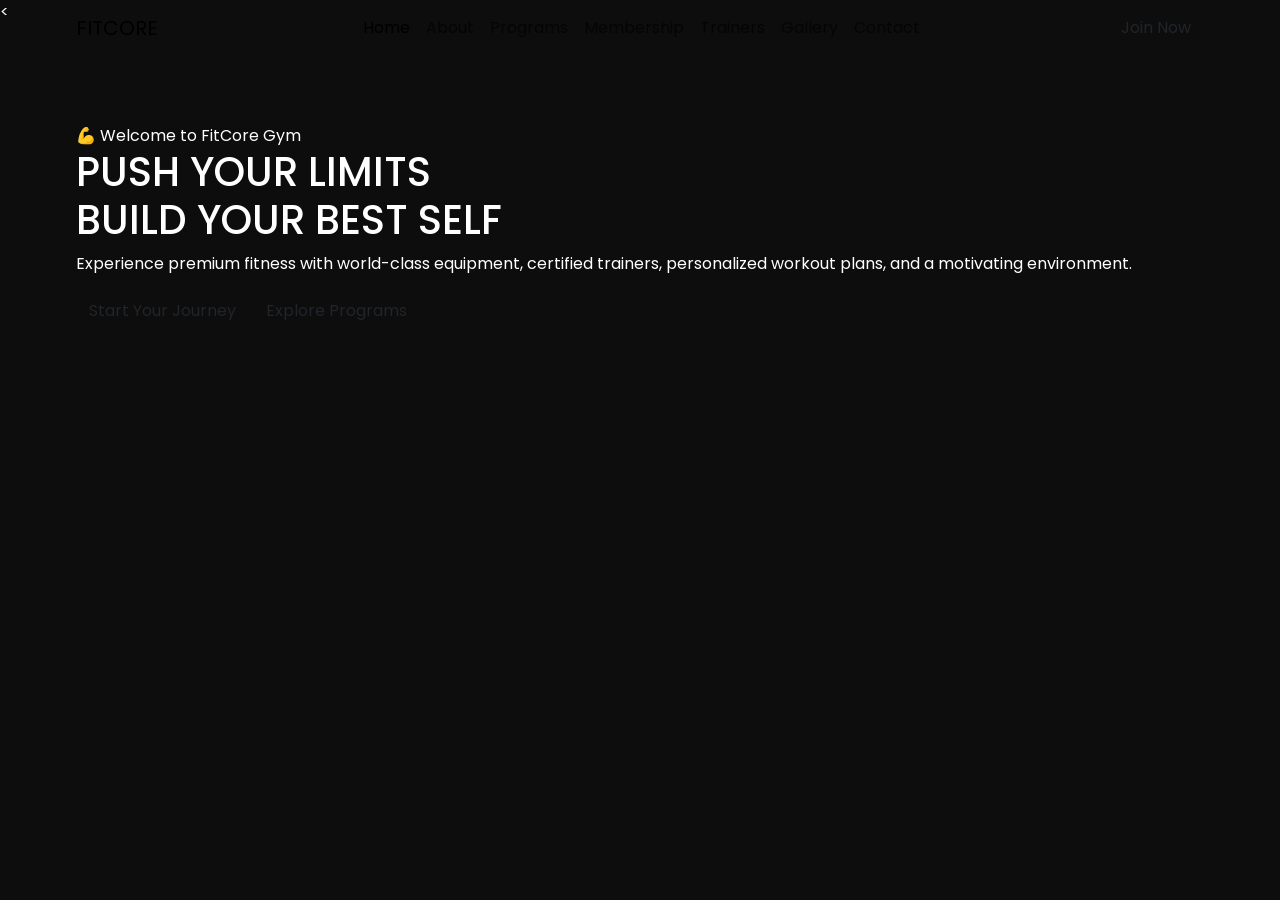
==== index.html @ edc62245 "Initial project structure" ====
<!DOCTYPE html>
<html lang="en">

<head>

    <!-- Character Encoding -->
    <meta charset="UTF-8">

    <!-- Responsive -->
    <meta name="viewport" content="width=device-width, initial-scale=1.0">

    <!-- Website Title -->
    <title>FitCore Gym</title>

    <!-- Website Icon -->
    <link rel="icon" href="images/logo/favicon.png">

    <!-- Google Fonts -->
    <link href="https://fonts.googleapis.com/css2?family=Poppins:wght@300;400;500;600;700;800&display=swap" rel="stylesheet">

    <!-- Bootstrap 5 -->
    <link href="https://cdn.jsdelivr.net/npm/bootstrap@5.3.7/dist/css/bootstrap.min.css" rel="stylesheet">

    <!-- Font Awesome -->
    <link rel="stylesheet" href="https://cdnjs.cloudflare.com/ajax/libs/font-awesome/6.7.2/css/all.min.css">

    <!-- Custom CSS -->
    <link rel="stylesheet" href="css/style.css">
    <link rel="stylesheet" href="css/components/navbar.css">
    <link rel="stylesheet" href="css/components/hero.css">
    <link rel="stylesheet" href="css/components/about.css">
    <link rel="stylesheet" href="css/components/programs.css">
    <link rel="stylesheet" href="css/components/membership.css">
    <link rel="stylesheet" href="css/components/trainers.css">
    <link rel="stylesheet" href="css/components/gallery.css">
    <link rel="stylesheet" href="css/components/contact.css">
    <link rel="stylesheet" href="css/components/footer.css">
    <link rel="stylesheet" href="css/responsive.css">

</head>

<body>

    <!-- ===========================
     HEADER / NAVBAR
=========================== -->
<header>
    <nav class="navbar navbar-expand-lg fixed-top custom-navbar">
        <div class="container">

            <!-- Logo -->
            <a class="navbar-brand logo" href="#">
                FIT<span>CORE</span>
            </a>

            <!-- Mobile Toggle -->
            <button class="navbar-toggler border-0 shadow-none" type="button"
                data-bs-toggle="collapse"
                data-bs-target="#navbarMenu">

                <i class="fa-solid fa-bars"></i>

            </button>

            <!-- Navigation -->
            <div class="collapse navbar-collapse" id="navbarMenu">

                <ul class="navbar-nav mx-auto">

                    <li class="nav-item">
                        <a class="nav-link active" href="#">Home</a>
                    </li>

                    <li class="nav-item">
                        <a class="nav-link" href="#about">About</a>
                    </li>

                    <li class="nav-item">
                        <a class="nav-link" href="#programs">Programs</a>
                    </li>

                    <li class="nav-item">
                        <a class="nav-link" href="#membership">Membership</a>
                    </li>

                    <li class="nav-item">
                        <a class="nav-link" href="#trainers">Trainers</a>
                    </li>

                    <li class="nav-item">
                        <a class="nav-link" href="#gallery">Gallery</a>
                    </li>

                    <li class="nav-item">
                        <a class="nav-link" href="#contact">Contact</a>
                    </li>

                </ul>

                <a href="#contact" class="btn join-btn">
                    Join Now
                </a>

            </div>

        </div>
    </nav>
</header>

<<!-- ===========================
     HERO SECTION
=========================== -->
<section class="hero">

    <div class="hero-overlay"></div>

    <div class="container">

        <div class="hero-content">

            <span class="hero-tag">
                💪 Welcome to FitCore Gym
            </span>

            <h1>

                PUSH YOUR LIMITS
                <br>
                BUILD YOUR BEST SELF

            </h1>

            <p>

                Experience premium fitness with world-class equipment,
                certified trainers, personalized workout plans,
                and a motivating environment.

            </p>

            <div class="hero-buttons">

                <a href="#membership" class="btn btn-primary-custom">
                    Start Your Journey
                </a>

                <a href="#programs" class="btn btn-outline-custom">
                    Explore Programs
                </a>

            </div>

        </div>

    </div>

</section>



    <!-- Hero Section Starts Here -->



    <!-- Hero Section Ends Here -->



    <!-- Bootstrap JavaScript -->
    <script src="https://cdn.jsdelivr.net/npm/bootstrap@5.3.7/dist/js/bootstrap.bundle.min.js"></script>

    <!-- Custom JavaScript -->
    <script src="js/script.js"></script>
    <script src="js/navbar.js"></script>

</body>

</html>
---- css/style.css ----
/* ==========================================
   GOOGLE FONT
========================================== */

:root {

    --primary-color: #111111;
    --secondary-color: #1b1b1b;
    --accent-color: #dc2626;
    --accent-hover: #b91c1c;
    --white: #ffffff;
    --light-gray: #d1d5db;
    --dark-gray: #6b7280;
    --background: #0d0d0d;

    --transition: .3s ease;
}

/* ==========================================
   RESET
========================================== */

* {
    margin: 0;
    padding: 0;
    box-sizing: border-box;
}

html {

    scroll-behavior: smooth;

}

body {

    font-family: 'Poppins', sans-serif;
    background: var(--background);
    color: var(--white);
    overflow-x: hidden;

}

img {

    max-width: 100%;
    display: block;

}

a {

    text-decoration: none;

}

ul {

    list-style: none;

}

section {

    padding: 100px 0;

}

.container {

    width: 90%;
    max-width: 1320px;
    margin: auto;

}
---- css/responsive.css ----
/* ==========================================
   Responsive Design
========================================== */

/* Laptop */

@media (max-width:1200px) {

}

/* Tablet */

@media (max-width:992px) {

}

/* Mobile */

@media (max-width:768px) {

}

/* Small Mobile */

@media (max-width:576px) {

}
/* ===========================
   HERO RESPONSIVE
=========================== */

@media(max-width:992px){

.hero h1{

font-size:3rem;

}

}

@media(max-width:768px){

.hero{

text-align:center;

}

.hero-content{

margin:auto;

}

.hero-buttons{

justify-content:center;

}

.hero h1{

font-size:2.3rem;

}

.hero p{

font-size:16px;

}

}
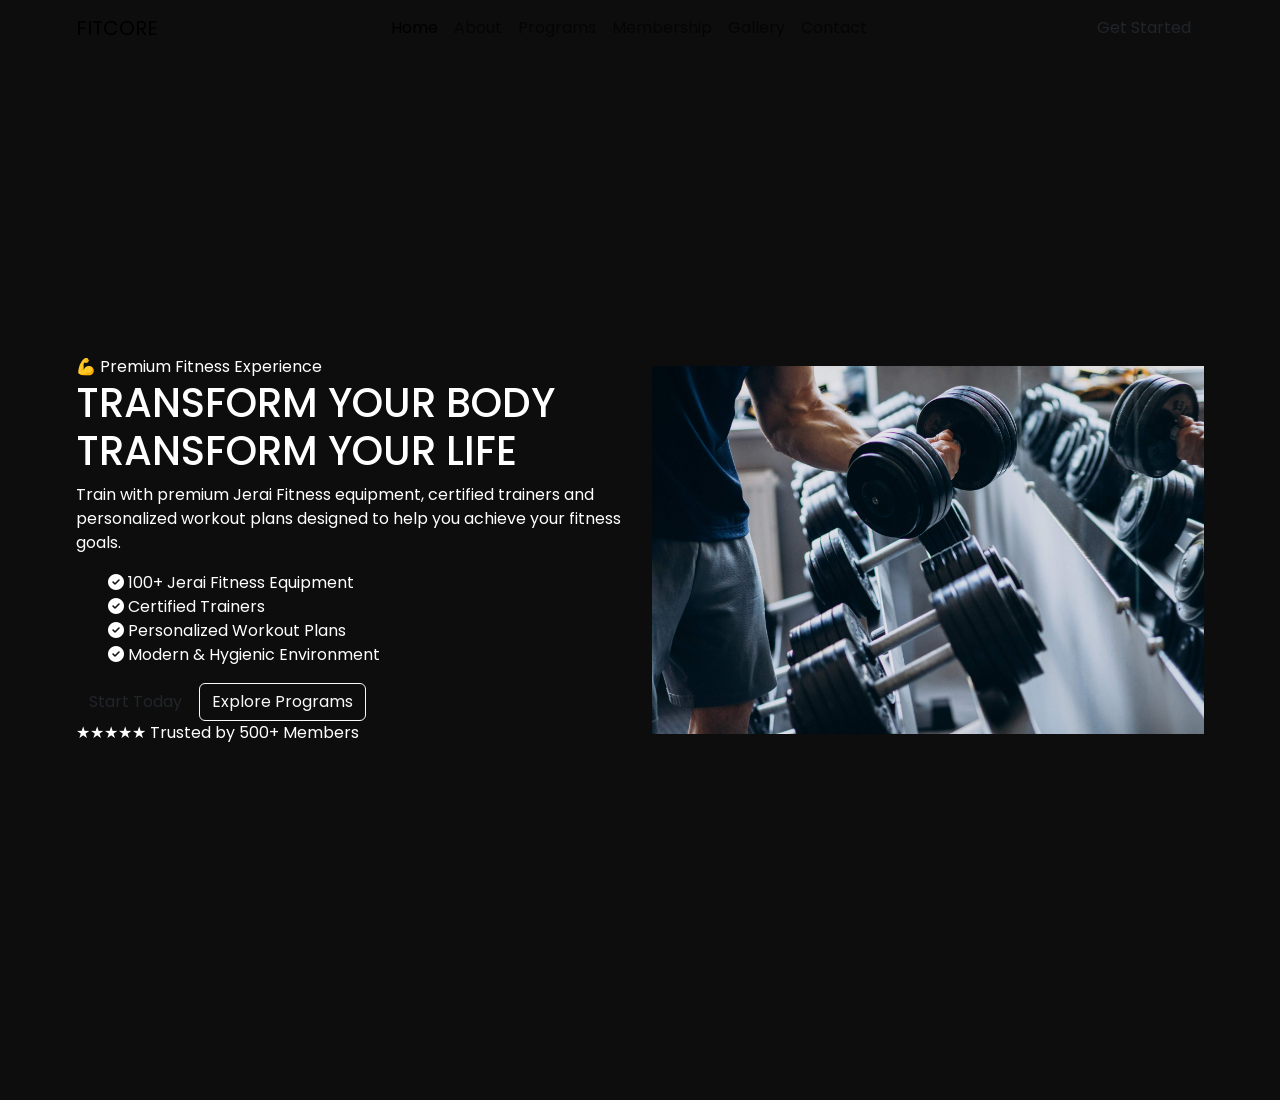
==== commit 03707f11: "Completed premium hero section" ====
--- a/index.html
+++ b/index.html
@@ -41,34 +41,39 @@
 
 <body>
 
-    <!-- ===========================
-     HEADER / NAVBAR
-=========================== -->
+    <!-- ================= HEADER ================= -->
 <header>
-    <nav class="navbar navbar-expand-lg fixed-top custom-navbar">
+
+    <nav class="navbar navbar-expand-lg custom-navbar fixed-top">
+
         <div class="container">
 
             <!-- Logo -->
-            <a class="navbar-brand logo" href="#">
+            <a class="navbar-brand logo" href="#home">
+
                 FIT<span>CORE</span>
+
             </a>
 
             <!-- Mobile Toggle -->
-            <button class="navbar-toggler border-0 shadow-none" type="button"
-                data-bs-toggle="collapse"
-                data-bs-target="#navbarMenu">
+
+            <button class="navbar-toggler border-0 shadow-none"
+                    type="button"
+                    data-bs-toggle="collapse"
+                    data-bs-target="#navbarMenu">
 
                 <i class="fa-solid fa-bars"></i>
 
             </button>
 
             <!-- Navigation -->
+
             <div class="collapse navbar-collapse" id="navbarMenu">
 
                 <ul class="navbar-nav mx-auto">
 
                     <li class="nav-item">
-                        <a class="nav-link active" href="#">Home</a>
+                        <a class="nav-link active" href="#home">Home</a>
                     </li>
 
                     <li class="nav-item">
@@ -84,10 +89,6 @@
                     </li>
 
                     <li class="nav-item">
-                        <a class="nav-link" href="#trainers">Trainers</a>
-                    </li>
-
-                    <li class="nav-item">
                         <a class="nav-link" href="#gallery">Gallery</a>
                     </li>
 
@@ -97,82 +98,115 @@
 
                 </ul>
 
-                <a href="#contact" class="btn join-btn">
-                    Join Now
+                <a href="#contact" class="btn btn-get-started">
+
+                    Get Started
+
                 </a>
 
             </div>
 
         </div>
+
     </nav>
+
 </header>
 
-<<!-- ===========================
-     HERO SECTION
-=========================== -->
-<section class="hero">
-
-    <div class="hero-overlay"></div>
+<!-- =====================================
+     HERO SECTION START
+====================================== -->
+<section id="home" class="hero">
 
     <div class="container">
 
-        <div class="hero-content">
-
-            <span class="hero-tag">
-                💪 Welcome to FitCore Gym
-            </span>
-
-            <h1>
-
-                PUSH YOUR LIMITS
-                <br>
-                BUILD YOUR BEST SELF
-
-            </h1>
-
-            <p>
-
-                Experience premium fitness with world-class equipment,
-                certified trainers, personalized workout plans,
-                and a motivating environment.
-
-            </p>
-
-            <div class="hero-buttons">
-
-                <a href="#membership" class="btn btn-primary-custom">
-                    Start Your Journey
-                </a>
-
-                <a href="#programs" class="btn btn-outline-custom">
-                    Explore Programs
-                </a>
+        <div class="row align-items-center min-vh-100">
+
+            <!-- LEFT CONTENT -->
+            <div class="col-lg-6">
+
+                <div class="hero-content">
+
+                    <span class="hero-badge">
+                        💪 Premium Fitness Experience
+                    </span>
+
+                    <h1>
+                        TRANSFORM YOUR BODY
+                        <br>
+                        TRANSFORM YOUR LIFE
+                    </h1>
+
+                    <p>
+                        Train with premium Jerai Fitness equipment, certified
+                        trainers and personalized workout plans designed to
+                        help you achieve your fitness goals.
+                    </p>
+
+                    <ul class="hero-features">
+
+                        <li><i class="fa-solid fa-circle-check"></i> 100+ Jerai Fitness Equipment</li>
+                        <li><i class="fa-solid fa-circle-check"></i> Certified Trainers</li>
+                        <li><i class="fa-solid fa-circle-check"></i> Personalized Workout Plans</li>
+                        <li><i class="fa-solid fa-circle-check"></i> Modern & Hygienic Environment</li>
+
+                    </ul>
+
+                    <div class="hero-buttons">
+
+                        <a href="#membership" class="btn btn-main">
+                            Start Today
+                        </a>
+
+                        <a href="#programs" class="btn btn-outline-light">
+                            Explore Programs
+                        </a>
+
+                    </div>
+
+                    <div class="hero-rating">
+
+                        <span class="stars">★★★★★</span>
+
+                        <span class="rating-text">
+                            Trusted by 500+ Members
+                        </span>
+
+                    </div>
+
+                </div>
 
             </div>
 
+            <!-- RIGHT IMAGE -->
+
+            <div class="col-lg-6">
+
+                <div class="hero-image">
+
+                    <img
+                        src="images/hero/hero-main.jpg"
+                        alt="Premium Gym"
+                        class="img-fluid">
+
+                </div>
+
+            </div>
+
         </div>
 
     </div>
 
 </section>
-
-
-
-    <!-- Hero Section Starts Here -->
-
-
-
-    <!-- Hero Section Ends Here -->
-
-
-
-    <!-- Bootstrap JavaScript -->
-    <script src="https://cdn.jsdelivr.net/npm/bootstrap@5.3.7/dist/js/bootstrap.bundle.min.js"></script>
-
-    <!-- Custom JavaScript -->
-    <script src="js/script.js"></script>
-    <script src="js/navbar.js"></script>
-
+<!-- =====================================
+     HERO SECTION END
+====================================== -->
+
+<!-- Bootstrap JS -->
+<script src="https://cdn.jsdelivr.net/npm/bootstrap@5.3.7/dist/js/bootstrap.bundle.min.js"></script>
+
+<!-- Custom JS -->
+<script src="js/script.js"></script>
+<script src="js/navbar.js"></script>
 </body>
 
 </html>
--- a/css/responsive.css
+++ b/css/responsive.css
@@ -25,31 +25,22 @@
 @media (max-width:576px) {
 
 }
-/* ===========================
-   HERO RESPONSIVE
-=========================== */
+/*=========================================
+            HERO RESPONSIVE
+=========================================*/
 
-@media(max-width:992px){
-
-.hero h1{
-
-font-size:3rem;
-
-}
-
-}
-
-@media(max-width:768px){
+@media (max-width:992px){
 
 .hero{
 
 text-align:center;
+padding-top:140px;
 
 }
 
-.hero-content{
+.hero-content h1{
 
-margin:auto;
+font-size:3rem;
 
 }
 
@@ -59,15 +50,51 @@
 
 }
 
-.hero h1{
+.hero-image{
 
-font-size:2.3rem;
+margin-top:60px;
 
 }
 
-.hero p{
+.hero-image img{
+
+max-width:450px;
+
+}
+
+}
+
+@media (max-width:768px){
+
+.hero-content h1{
+
+font-size:2.2rem;
+
+}
+
+.hero-content p{
 
 font-size:16px;
+line-height:28px;
+
+}
+
+.hero-buttons{
+
+flex-direction:column;
+align-items:center;
+
+}
+
+.hero-buttons .btn{
+
+width:260px;
+
+}
+
+.hero-image img{
+
+max-width:100%;
 
 }
 
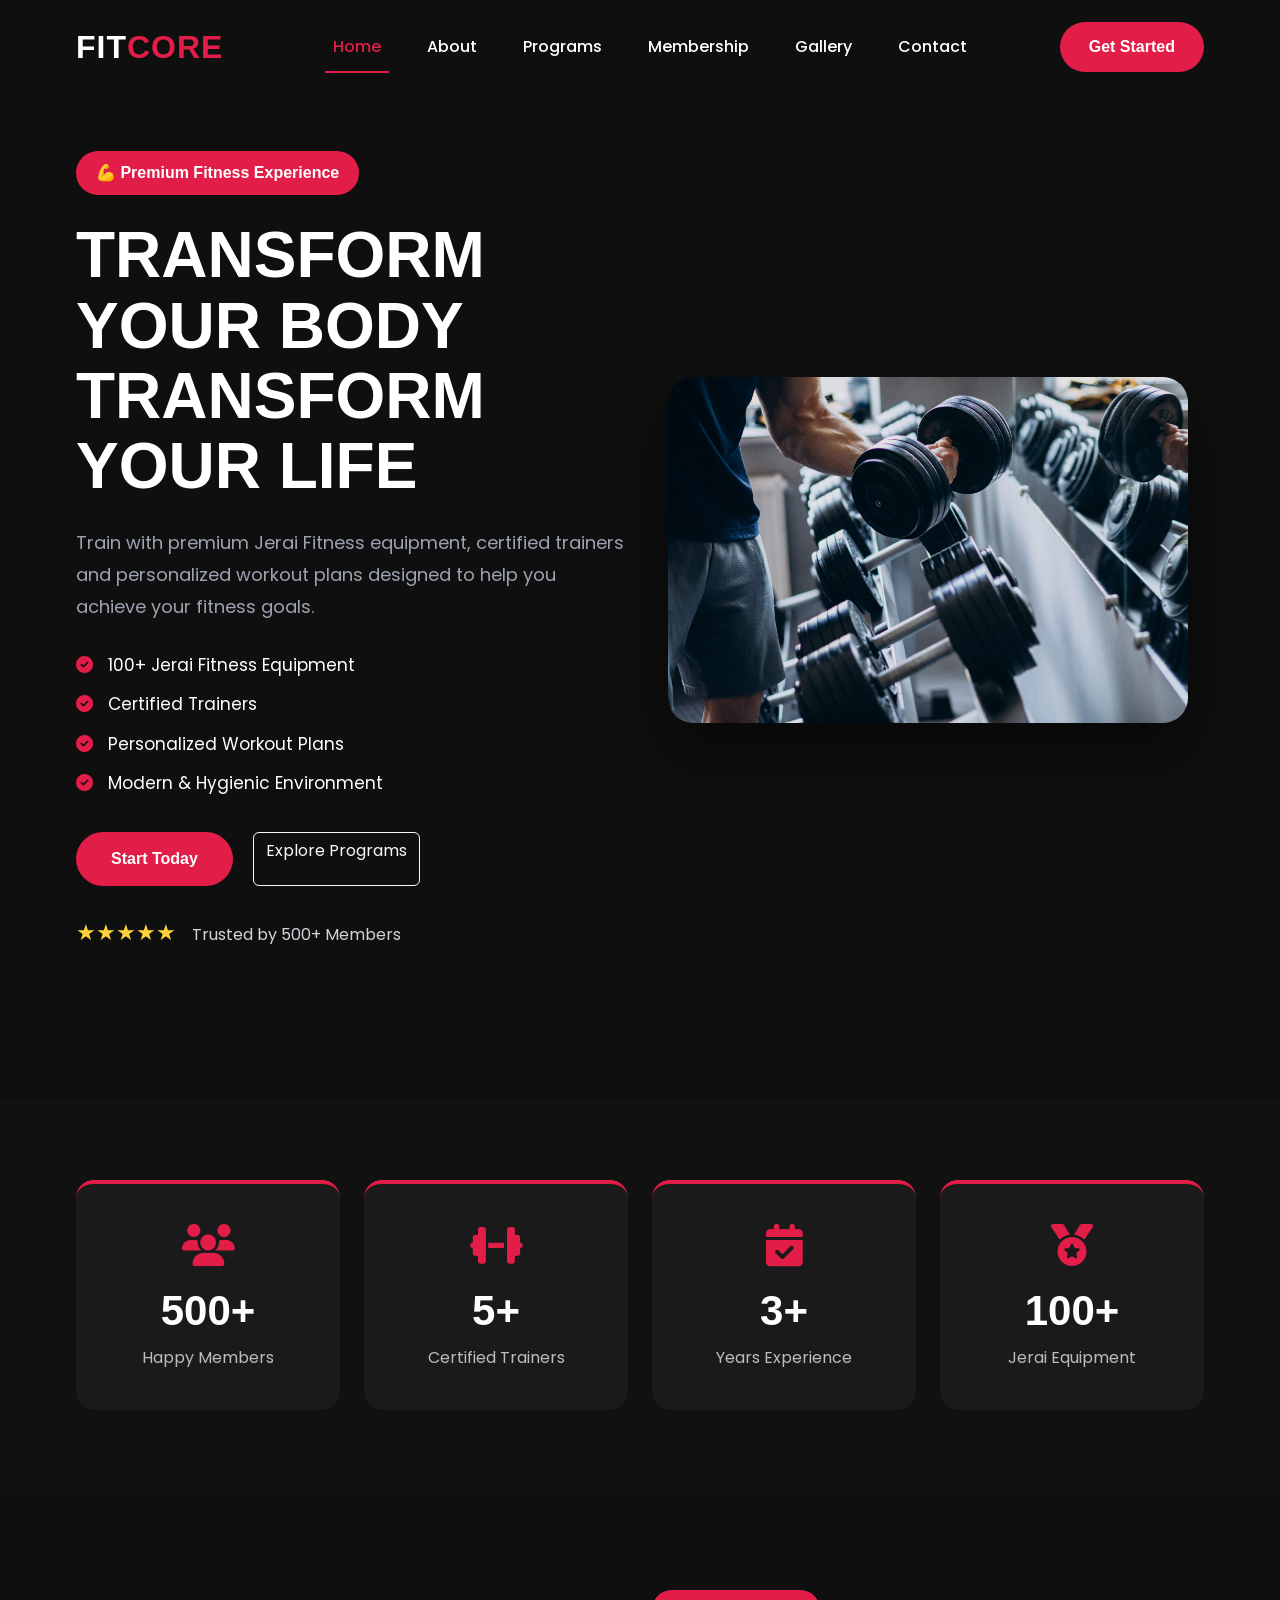
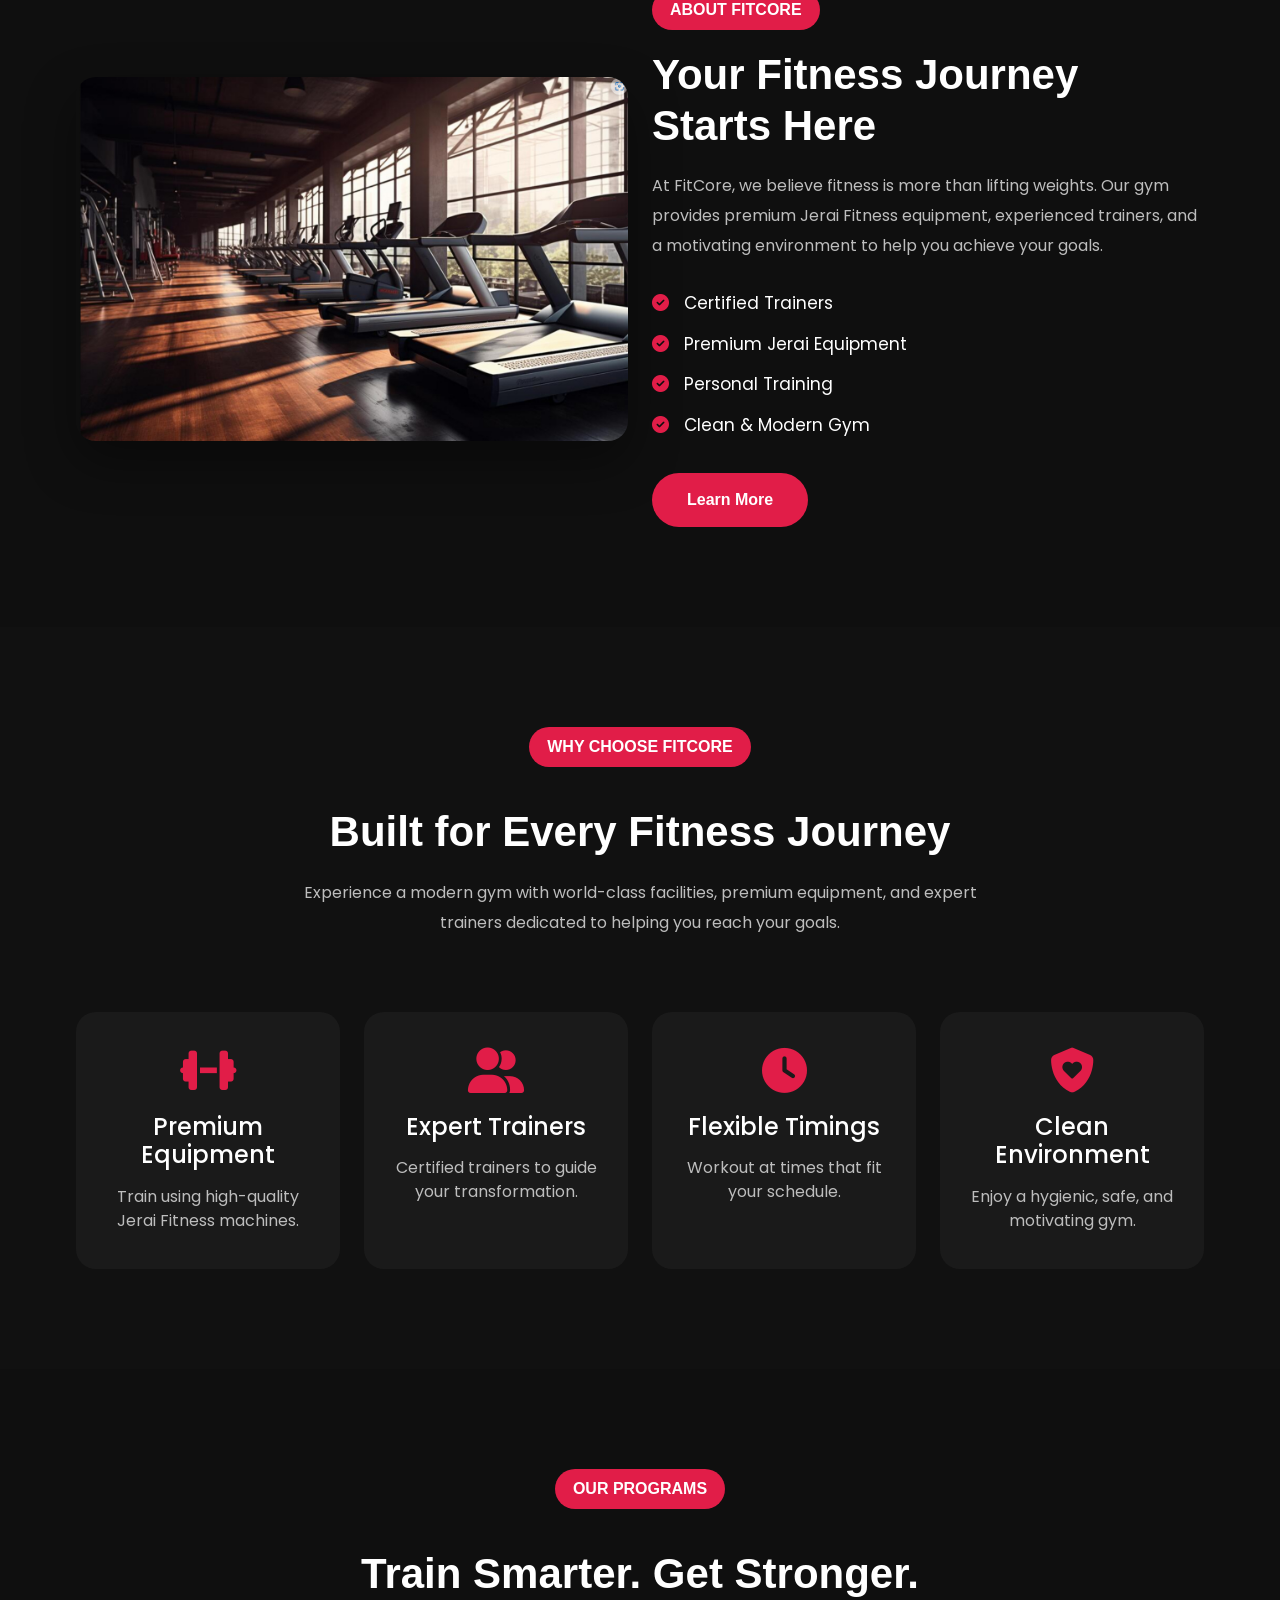
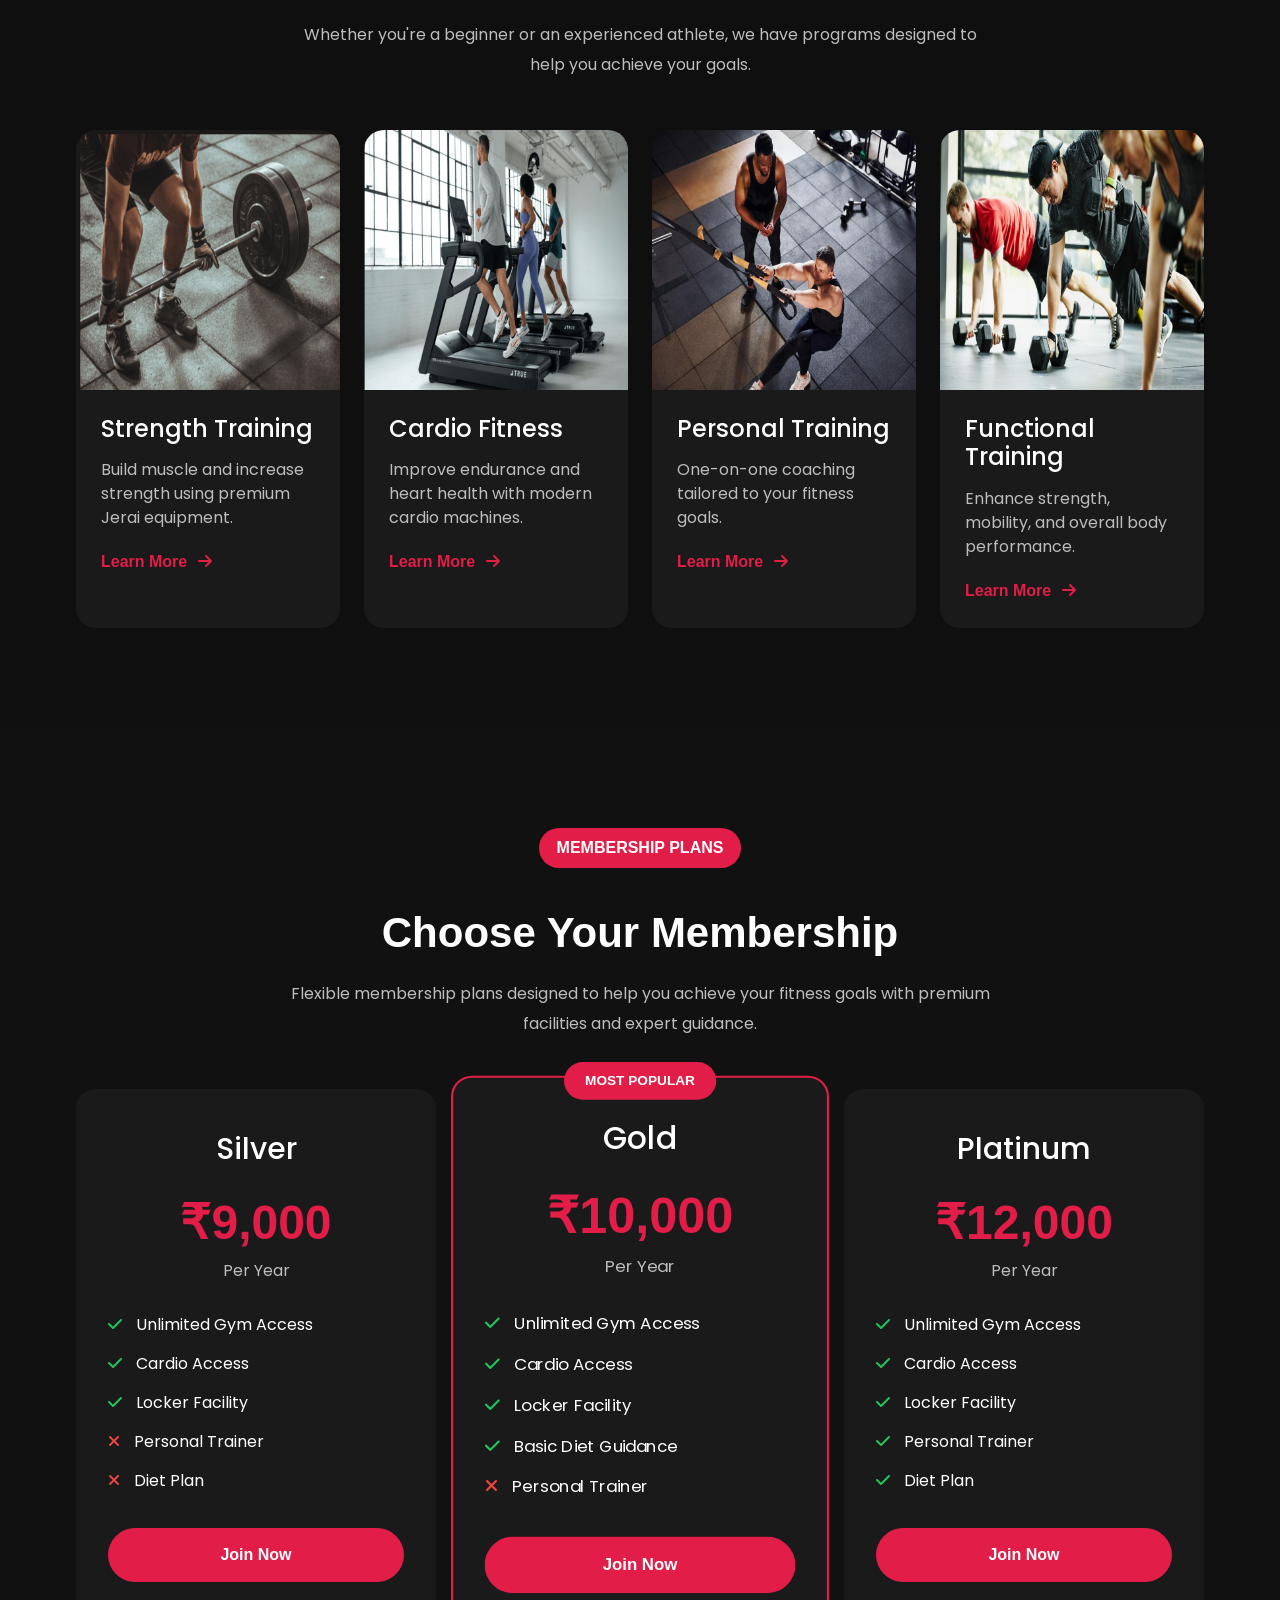
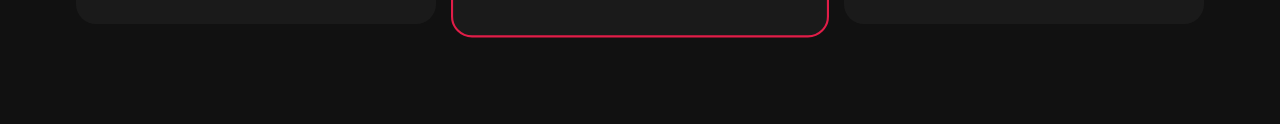
==== commit 801e64a4: "Complete homepage up to Membership section" ====
--- a/index.html
+++ b/index.html
@@ -26,6 +26,7 @@
 
     <!-- Custom CSS -->
     <link rel="stylesheet" href="css/style.css">
+    <link rel="stylesheet" href="css/responsive.css">
     <link rel="stylesheet" href="css/components/navbar.css">
     <link rel="stylesheet" href="css/components/hero.css">
     <link rel="stylesheet" href="css/components/about.css">
@@ -35,7 +36,7 @@
     <link rel="stylesheet" href="css/components/gallery.css">
     <link rel="stylesheet" href="css/components/contact.css">
     <link rel="stylesheet" href="css/components/footer.css">
-    <link rel="stylesheet" href="css/responsive.css">
+    
 
 </head>
 
@@ -200,7 +201,472 @@
 <!-- =====================================
      HERO SECTION END
 ====================================== -->
-
+<!-- =====================================
+     STATISTICS SECTION START
+====================================== -->
+<section class="statistics">
+
+    <div class="container">
+
+        <div class="row g-4">
+
+            <div class="col-lg-3 col-md-6">
+
+                <div class="stat-card">
+
+                    <i class="fa-solid fa-users"></i>
+
+                    <h2>500+</h2>
+
+                    <p>Happy Members</p>
+
+                </div>
+
+            </div>
+
+            <div class="col-lg-3 col-md-6">
+
+                <div class="stat-card">
+
+                    <i class="fa-solid fa-dumbbell"></i>
+
+                    <h2>5+</h2>
+
+                    <p>Certified Trainers</p>
+
+                </div>
+
+            </div>
+
+            <div class="col-lg-3 col-md-6">
+
+                <div class="stat-card">
+
+                    <i class="fa-solid fa-calendar-check"></i>
+
+                    <h2>3+</h2>
+
+                    <p>Years Experience</p>
+
+                </div>
+
+            </div>
+
+            <div class="col-lg-3 col-md-6">
+
+                <div class="stat-card">
+
+                    <i class="fa-solid fa-medal"></i>
+
+                    <h2>100+</h2>
+
+                    <p>Jerai Equipment</p>
+
+                </div>
+
+            </div>
+
+        </div>
+
+    </div>
+
+</section>
+<!-- =====================================
+     STATISTICS SECTION END
+====================================== -->
+<!-- =====================================
+     ABOUT SECTION START
+====================================== -->
+<section id="about" class="about">
+
+    <div class="container">
+
+        <div class="row align-items-center">
+
+            <!-- About Image -->
+            <div class="col-lg-6">
+
+                <div class="about-image">
+
+                    <img src="images/about/about-gym.jpeg"
+                         alt="Gym Interior"
+                         class="img-fluid">
+
+                </div>
+
+            </div>
+
+            <!-- About Content -->
+
+            <div class="col-lg-6">
+
+                <div class="about-content">
+
+                    <span class="section-tag">
+                        ABOUT FITCORE
+                    </span>
+
+                    <h2>
+                        Your Fitness Journey
+                        Starts Here
+                    </h2>
+
+                    <p>
+                        At FitCore, we believe fitness is more than lifting
+                        weights. Our gym provides premium Jerai Fitness
+                        equipment, experienced trainers, and a motivating
+                        environment to help you achieve your goals.
+                    </p>
+
+                    <div class="about-features">
+
+                        <div class="feature">
+                            <i class="fa-solid fa-circle-check"></i>
+                            Certified Trainers
+                        </div>
+
+                        <div class="feature">
+                            <i class="fa-solid fa-circle-check"></i>
+                            Premium Jerai Equipment
+                        </div>
+
+                        <div class="feature">
+                            <i class="fa-solid fa-circle-check"></i>
+                            Personal Training
+                        </div>
+
+                        <div class="feature">
+                            <i class="fa-solid fa-circle-check"></i>
+                            Clean & Modern Gym
+                        </div>
+
+                    </div>
+
+                    <a href="#programs" class="btn btn-main">
+                        Learn More
+                    </a>
+
+                </div>
+
+            </div>
+
+        </div>
+
+    </div>
+
+</section>
+<!-- =====================================
+     ABOUT SECTION END
+====================================== -->
+<!-- =====================================
+     WHY CHOOSE US SECTION START
+====================================== -->
+<section id="why-us" class="why-us">
+
+    <div class="container">
+
+        <!-- Section Heading -->
+        <div class="section-heading text-center">
+
+            <span class="section-tag">
+                WHY CHOOSE FITCORE
+            </span>
+
+            <h2>Built for Every Fitness Journey</h2>
+
+            <p>
+                Experience a modern gym with world-class facilities,
+                premium equipment, and expert trainers dedicated
+                to helping you reach your goals.
+            </p>
+
+        </div>
+
+        <div class="row g-4 mt-4">
+
+            <div class="col-lg-3 col-md-6">
+
+                <div class="feature-card">
+
+                    <i class="fa-solid fa-dumbbell"></i>
+
+                    <h4>Premium Equipment</h4>
+
+                    <p>Train using high-quality Jerai Fitness machines.</p>
+
+                </div>
+
+            </div>
+
+            <div class="col-lg-3 col-md-6">
+
+                <div class="feature-card">
+
+                    <i class="fa-solid fa-user-group"></i>
+
+                    <h4>Expert Trainers</h4>
+
+                    <p>Certified trainers to guide your transformation.</p>
+
+                </div>
+
+            </div>
+
+            <div class="col-lg-3 col-md-6">
+
+                <div class="feature-card">
+
+                    <i class="fa-solid fa-clock"></i>
+
+                    <h4>Flexible Timings</h4>
+
+                    <p>Workout at times that fit your schedule.</p>
+
+                </div>
+
+            </div>
+
+            <div class="col-lg-3 col-md-6">
+
+                <div class="feature-card">
+
+                    <i class="fa-solid fa-shield-heart"></i>
+
+                    <h4>Clean Environment</h4>
+
+                    <p>Enjoy a hygienic, safe, and motivating gym.</p>
+
+                </div>
+
+            </div>
+
+        </div>
+
+    </div>
+
+</section>
+<!-- =====================================
+     WHY CHOOSE US SECTION END
+====================================== -->
+
+<!-- =====================================
+     PROGRAMS SECTION START
+====================================== -->
+<section id="programs" class="programs">
+
+    <div class="container">
+
+        <div class="section-heading text-center">
+            <span class="section-tag">OUR PROGRAMS</span>
+            <h2>Train Smarter. Get Stronger.</h2>
+            <p>
+                Whether you're a beginner or an experienced athlete,
+                we have programs designed to help you achieve your goals.
+            </p>
+        </div>
+
+        <div class="row g-4">
+
+            <!-- Strength -->
+            <div class="col-lg-3 col-md-6">
+                <div class="program-card">
+                    <img src="images/programs/strength.png" alt="Strength Training">
+                    <div class="program-content">
+                        <h4>Strength Training</h4>
+                        <p>Build muscle and increase strength using premium Jerai equipment.</p>
+                        <a href="#contact">Learn More <i class="fa-solid fa-arrow-right"></i></a>
+                    </div>
+                </div>
+            </div>
+
+            <!-- Cardio -->
+            <div class="col-lg-3 col-md-6">
+                <div class="program-card">
+                    <img src="images/programs/cardio.png" alt="Cardio">
+                    <div class="program-content">
+                        <h4>Cardio Fitness</h4>
+                        <p>Improve endurance and heart health with modern cardio machines.</p>
+                        <a href="#contact">Learn More <i class="fa-solid fa-arrow-right"></i></a>
+                    </div>
+                </div>
+            </div>
+
+            <!-- Personal -->
+            <div class="col-lg-3 col-md-6">
+                <div class="program-card">
+                    <img src="images/programs/personal-training.jpg" alt="Personal Training">
+                    <div class="program-content">
+                        <h4>Personal Training</h4>
+                        <p>One-on-one coaching tailored to your fitness goals.</p>
+                        <a href="#contact">Learn More <i class="fa-solid fa-arrow-right"></i></a>
+                    </div>
+                </div>
+            </div>
+
+            <!-- Functional -->
+            <div class="col-lg-3 col-md-6">
+                <div class="program-card">
+                    <img src="images/programs/functional-training.jpg" alt="Functional Training">
+                    <div class="program-content">
+                        <h4>Functional Training</h4>
+                        <p>Enhance strength, mobility, and overall body performance.</p>
+                        <a href="#contact">Learn More <i class="fa-solid fa-arrow-right"></i></a>
+                    </div>
+                </div>
+            </div>
+
+        </div>
+
+    </div>
+
+</section>
+<!-- =====================================
+     PROGRAMS SECTION END
+====================================== -->
+<!-- =====================================
+     MEMBERSHIP SECTION START
+====================================== -->
+<section id="membership" class="membership">
+
+    <div class="container">
+
+        <div class="section-heading text-center">
+
+            <span class="section-tag">
+                MEMBERSHIP PLANS
+            </span>
+
+            <h2>Choose Your Membership</h2>
+
+            <p>
+                Flexible membership plans designed to help you achieve your
+                fitness goals with premium facilities and expert guidance.
+            </p>
+
+        </div>
+
+        <div class="row g-4">
+
+            <!-- Silver Plan -->
+
+            <div class="col-lg-4">
+
+                <div class="membership-card">
+
+                    <h3>Silver</h3>
+
+                    <div class="price">
+
+                        ₹9,000
+
+                    </div>
+
+                    <span class="duration">
+                        Per Year
+                    </span>
+
+                    <ul>
+
+                        <li><i class="fa-solid fa-check"></i> Unlimited Gym Access</li>
+                        <li><i class="fa-solid fa-check"></i> Cardio Access</li>
+                        <li><i class="fa-solid fa-check"></i> Locker Facility</li>
+                        <li><i class="fa-solid fa-xmark"></i> Personal Trainer</li>
+                        <li><i class="fa-solid fa-xmark"></i> Diet Plan</li>
+
+                    </ul>
+
+                    <a href="#contact" class="btn btn-plan">
+                        Join Now
+                    </a>
+
+                </div>
+
+            </div>
+
+            <!-- Gold Plan -->
+
+            <div class="col-lg-4">
+
+                <div class="membership-card popular">
+
+                    <div class="popular-badge">
+                        MOST POPULAR
+                    </div>
+
+                    <h3>Gold</h3>
+
+                    <div class="price">
+
+                        ₹10,000
+
+                    </div>
+
+                    <span class="duration">
+                        Per Year
+                    </span>
+
+                    <ul>
+
+                        <li><i class="fa-solid fa-check"></i> Unlimited Gym Access</li>
+                        <li><i class="fa-solid fa-check"></i> Cardio Access</li>
+                        <li><i class="fa-solid fa-check"></i> Locker Facility</li>
+                        <li><i class="fa-solid fa-check"></i> Basic Diet Guidance</li>
+                        <li><i class="fa-solid fa-xmark"></i> Personal Trainer</li>
+
+                    </ul>
+
+                    <a href="#contact" class="btn btn-plan">
+                        Join Now
+                    </a>
+
+                </div>
+
+            </div>
+
+            <!-- Platinum Plan -->
+
+            <div class="col-lg-4">
+
+                <div class="membership-card">
+
+                    <h3>Platinum</h3>
+
+                    <div class="price">
+
+                        ₹12,000
+
+                    </div>
+
+                    <span class="duration">
+                        Per Year
+                    </span>
+
+                    <ul>
+
+                        <li><i class="fa-solid fa-check"></i> Unlimited Gym Access</li>
+                        <li><i class="fa-solid fa-check"></i> Cardio Access</li>
+                        <li><i class="fa-solid fa-check"></i> Locker Facility</li>
+                        <li><i class="fa-solid fa-check"></i> Personal Trainer</li>
+                        <li><i class="fa-solid fa-check"></i> Diet Plan</li>
+
+                    </ul>
+
+                    <a href="#contact" class="btn btn-plan">
+                        Join Now
+                    </a>
+
+                </div>
+
+            </div>
+
+        </div>
+
+    </div>
+
+</section>
+<!-- =====================================
+     MEMBERSHIP SECTION END
+====================================== -->
 <!-- Bootstrap JS -->
 <script src="https://cdn.jsdelivr.net/npm/bootstrap@5.3.7/dist/js/bootstrap.bundle.min.js"></script>
 
--- a/css/style.css
+++ b/css/style.css
@@ -1,3 +1,14 @@
+@import url("components/navbar.css");
+@import url("components/hero.css");
+@import url("components/statistics.css");
+@import url("components/about.css");
+@import url("components/why-us.css");
+@import url("components/programs.css");
+@import url("components/membership.css");
+@import url("components/trainers.css");
+@import url("components/gallery.css");
+@import url("components/contact.css");
+@import url("components/footer.css");
 /* ==========================================
    GOOGLE FONT
 ========================================== */
@@ -72,4 +83,4 @@
     max-width: 1320px;
     margin: auto;
 
-}+}
--- a/css/responsive.css
+++ b/css/responsive.css
@@ -98,4 +98,113 @@
 
 }
 
+}
+/*=========================================
+        STATISTICS RESPONSIVE
+=========================================*/
+
+@media (max-width:768px){
+
+.stat-card{
+
+padding:30px 20px;
+
+}
+
+.stat-card h2{
+
+font-size:34px;
+
+}
+
+}
+/* ABOUT */
+
+@media(max-width:992px){
+
+.about{
+
+text-align:center;
+
+}
+
+.about-image{
+
+margin-bottom:50px;
+
+}
+
+.about-content h2{
+
+font-size:34px;
+
+}
+
+}
+
+@media(max-width:768px){
+
+.about{
+
+padding:70px 0;
+
+}
+
+.about-content h2{
+
+font-size:28px;
+
+}
+
+}
+/* WHY CHOOSE US */
+
+@media (max-width:768px){
+
+.section-heading h2{
+    font-size:30px;
+}
+
+.feature-card{
+    padding:30px 20px;
+}
+
+}
+/* PROGRAMS */
+
+@media (max-width:768px){
+
+.program-card img{
+    height:200px;
+}
+
+}
+/*=========================================
+        MEMBERSHIP RESPONSIVE
+=========================================*/
+
+@media(max-width:992px){
+
+.popular{
+
+transform:none;
+
+}
+
+}
+
+@media(max-width:768px){
+
+.membership-card{
+
+margin-bottom:25px;
+
+}
+
+.price{
+
+font-size:40px;
+
+}
+
 }
--- a/css/components/navbar.css
+++ b/css/components/navbar.css
@@ -0,0 +1,146 @@
+/*=============================
+        NAVBAR
+==============================*/
+
+.custom-navbar{
+
+    padding:18px 0;
+
+    background:transparent;
+
+    transition:.4s ease;
+
+}
+
+.custom-navbar.scrolled{
+
+    background:rgba(15,15,15,.95);
+
+    backdrop-filter:blur(12px);
+
+    box-shadow:0 10px 25px rgba(0,0,0,.35);
+
+}
+
+/* Logo */
+
+.logo{
+
+    font-size:2rem;
+
+    font-weight:800;
+
+    color:white !important;
+
+    letter-spacing:1px;
+
+}
+
+.logo span{
+
+    color:#E11D48;
+
+}
+
+/* Menu */
+
+.navbar-nav .nav-link{
+
+    color:#FFFFFF !important;
+
+    margin:0 15px;
+
+    font-weight:500;
+
+    position:relative;
+
+    transition:.3s;
+
+}
+
+.navbar-nav .nav-link:hover{
+
+    color:#E11D48;
+
+}
+.navbar-nav .nav-link.active{
+
+    color:#E11D48 !important;
+
+}
+
+.navbar-nav .nav-link.active::after{
+
+    width:100%;
+
+}
+
+.navbar-nav .nav-link::after{
+
+    content:"";
+
+    position:absolute;
+
+    left:0;
+
+    bottom:-6px;
+
+    width:0;
+
+    height:2px;
+
+    background:#E11D48;
+
+    transition:.3s;
+
+}
+
+.navbar-nav .nav-link:hover::after{
+
+    width:100%;
+
+}
+
+/* Button */
+
+.btn-get-started{
+
+    background:#E11D48;
+
+    color:white;
+
+    padding:12px 28px;
+
+    border-radius:50px;
+
+    font-weight:600;
+
+    transition:.3s;
+
+}
+
+.btn-get-started:hover{
+
+    background:#BE123C;
+
+    color:white;
+
+    transform:translateY(-3px);
+
+}
+
+/* Mobile */
+
+.navbar-toggler{
+
+    color:white;
+
+}
+
+.navbar-toggler i{
+
+    font-size:28px;
+
+    color:white;
+
+}
--- a/css/components/hero.css
+++ b/css/components/hero.css
@@ -0,0 +1,93 @@
+/*=========================================
+                HERO
+=========================================*/
+
+.hero{
+    background:#0F0F0F;
+    color:#fff;
+    padding-top:100px;
+    overflow:hidden;
+}
+
+.hero-content h1{
+    font-size:4rem;
+    font-weight:800;
+    line-height:1.1;
+    margin:25px 0;
+}
+
+.hero-content p{
+    color:#9CA3AF;
+    font-size:18px;
+    line-height:32px;
+    margin-bottom:30px;
+}
+
+.hero-badge{
+    display:inline-block;
+    background:#E11D48;
+    padding:10px 20px;
+    border-radius:30px;
+    font-weight:600;
+}
+
+.hero-features{
+    list-style:none;
+    padding:0;
+    margin:0 0 35px;
+}
+
+.hero-features li{
+    margin-bottom:14px;
+    font-size:17px;
+}
+
+.hero-features i{
+    color:#E11D48;
+    margin-right:10px;
+}
+
+.hero-buttons{
+    display:flex;
+    gap:20px;
+    margin-bottom:30px;
+}
+
+.btn-main{
+    background:#E11D48;
+    color:#fff;
+    padding:14px 34px;
+    border-radius:50px;
+    font-weight:600;
+}
+
+.btn-main:hover{
+    background:#BE123C;
+    color:#fff;
+}
+
+.hero-rating{
+    margin-top:15px;
+}
+
+.stars{
+    color:#FFD43B;
+    font-size:22px;
+}
+
+.rating-text{
+    margin-left:12px;
+    color:#D1D5DB;
+}
+
+.hero-image{
+    display:flex;
+    justify-content:center;
+}
+
+.hero-image img{
+    width:100%;
+    max-width:520px;
+    border-radius:25px;
+    box-shadow:0 30px 60px rgba(0,0,0,.45);
+}
--- a/css/components/about.css
+++ b/css/components/about.css
@@ -0,0 +1,67 @@
+/*=========================================
+                ABOUT
+=========================================*/
+
+.about{
+
+    background:#0F0F0F;
+    padding:100px 0;
+}
+
+.about-image img{
+
+    width:100%;
+    border-radius:20px;
+    box-shadow:0 20px 50px rgba(0,0,0,.4);
+
+}
+
+.section-tag{
+
+    display:inline-block;
+    background:#E11D48;
+    color:#fff;
+    padding:8px 18px;
+    border-radius:30px;
+    font-weight:600;
+    margin-bottom:20px;
+
+}
+
+.about-content h2{
+
+    color:#fff;
+    font-size:42px;
+    font-weight:700;
+    margin-bottom:20px;
+
+}
+
+.about-content p{
+
+    color:#BDBDBD;
+    line-height:30px;
+    margin-bottom:30px;
+
+}
+
+.about-features{
+
+    margin-bottom:35px;
+
+}
+
+.feature{
+
+    color:#fff;
+    margin-bottom:15px;
+    font-size:17px;
+
+}
+
+.feature i{
+
+    color:#E11D48;
+    margin-right:10px;
+
+}
--- a/css/components/programs.css
+++ b/css/components/programs.css
@@ -0,0 +1,59 @@
+/*=========================================
+            PROGRAMS
+=========================================*/
+
+.programs{
+    background:#0F0F0F;
+    padding:100px 0;
+}
+
+.program-card{
+    background:#1A1A1A;
+    border-radius:20px;
+    overflow:hidden;
+    transition:.3s;
+    height:100%;
+}
+
+.program-card:hover{
+    transform:translateY(-10px);
+    box-shadow:0 20px 40px rgba(0,0,0,.4);
+}
+
+
+.program-card img{
+    width:100%;
+    height:260px;
+    object-fit:cover;
+    object-position:center;
+    display:block;
+}
+
+.program-content{
+    padding:25px;
+}
+
+.program-content h4{
+    color:#fff;
+    margin-bottom:15px;
+}
+
+.program-content p{
+    color:#BDBDBD;
+    margin-bottom:20px;
+}
+
+.program-content a{
+    color:#E11D48;
+    text-decoration:none;
+    font-weight:600;
+}
+
+.program-content a i{
+    margin-left:6px;
+    transition:.3s;
+}
+
+.program-content a:hover i{
+    margin-left:12px;
+}
--- a/css/components/membership.css
+++ b/css/components/membership.css
@@ -0,0 +1,96 @@
+/*=========================================
+            MEMBERSHIP
+=========================================*/
+
+.membership{
+    background:#111111;
+    padding:100px 0;
+}
+
+.membership-card{
+    background:#1A1A1A;
+    border-radius:20px;
+    padding:40px 30px;
+    text-align:center;
+    position:relative;
+    transition:.3s;
+    height:100%;
+    border:2px solid transparent;
+}
+
+.membership-card:hover{
+    transform:translateY(-10px);
+    border-color:#E11D48;
+}
+
+.membership-card h3{
+    color:#fff;
+    font-size:30px;
+    margin-bottom:20px;
+}
+
+.price{
+    color:#E11D48;
+    font-size:48px;
+    font-weight:700;
+}
+
+.duration{
+    color:#BDBDBD;
+    display:block;
+    margin-bottom:30px;
+}
+
+.membership-card ul{
+    list-style:none;
+    padding:0;
+    text-align:left;
+    margin-bottom:35px;
+}
+
+.membership-card ul li{
+    margin-bottom:15px;
+    color:#fff;
+}
+
+.membership-card ul i.fa-check{
+    color:#22C55E;
+    margin-right:10px;
+}
+
+.membership-card ul i.fa-xmark{
+    color:#EF4444;
+    margin-right:10px;
+}
+
+.btn-plan{
+    width:100%;
+    background:#E11D48;
+    color:#fff;
+    border-radius:50px;
+    padding:14px;
+    font-weight:600;
+}
+
+.btn-plan:hover{
+    background:#BE123C;
+    color:#fff;
+}
+
+.popular{
+    border:2px solid #E11D48;
+    transform:scale(1.05);
+}
+
+.popular-badge{
+    position:absolute;
+    top:-15px;
+    left:50%;
+    transform:translateX(-50%);
+    background:#E11D48;
+    color:#fff;
+    padding:8px 20px;
+    border-radius:30px;
+    font-size:13px;
+    font-weight:600;
+}
